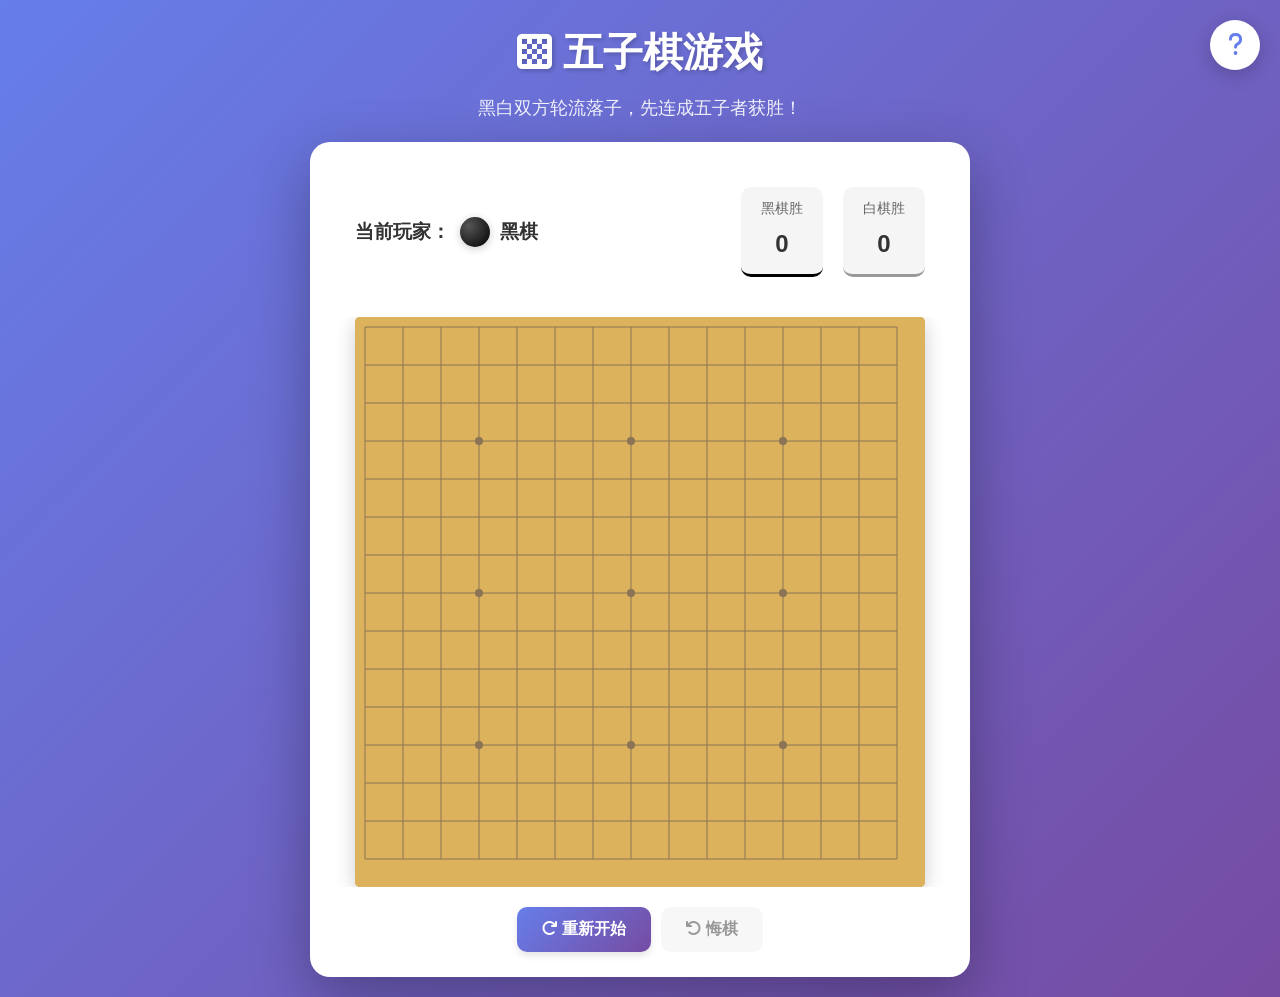
==== games/gomoku.html @ 55c934c1 "Add files via upload" ====
<!DOCTYPE html>
<html lang="zh-CN">
<head>
    <meta charset="UTF-8">
    <meta name="viewport" content="width=device-width, initial-scale=1.0">
    <title>五子棋游戏 - GameHub</title>
    <link rel="stylesheet" href="../css/style.css">
    <link rel="stylesheet" href="https://cdnjs.cloudflare.com/ajax/libs/font-awesome/6.4.0/css/all.min.css">
    <style>
        * {
            margin: 0;
            padding: 0;
            box-sizing: border-box;
        }

        body {
            font-family: -apple-system, BlinkMacSystemFont, 'Segoe UI', Roboto, 'Helvetica Neue', Arial, sans-serif;
            background: linear-gradient(135deg, #667eea 0%, #764ba2 100%);
            min-height: 100vh;
            display: flex;
            flex-direction: column;
            align-items: center;
            padding: 20px;
        }

        .container {
            max-width: 700px;
            width: 100%;
        }

        .header {
            text-align: center;
            color: white;
            margin-bottom: 20px;
        }

        .header h1 {
            font-size: 2.5rem;
            margin-bottom: 10px;
            text-shadow: 2px 2px 4px rgba(0, 0, 0, 0.2);
        }

        .header p {
            font-size: 1.1rem;
            opacity: 0.9;
        }

        .game-wrapper {
            background: white;
            border-radius: 20px;
            padding: 25px;
            box-shadow: 0 20px 60px rgba(0, 0, 0, 0.3);
        }

        .game-info {
            display: flex;
            justify-content: space-between;
            align-items: center;
            margin-bottom: 20px;
            flex-wrap: wrap;
            gap: 15px;
        }

        .turn-indicator {
            display: flex;
            align-items: center;
            gap: 10px;
            font-size: 1.2rem;
            font-weight: bold;
            color: #333;
        }

        .turn-stone {
            width: 30px;
            height: 30px;
            border-radius: 50%;
            box-shadow: 0 2px 8px rgba(0, 0, 0, 0.2);
        }

        .turn-stone.black {
            background: radial-gradient(circle at 30% 30%, #555, #000);
        }

        .turn-stone.white {
            background: radial-gradient(circle at 30% 30%, #fff, #ddd);
            border: 1px solid #ccc;
        }

        .score-panel {
            display: flex;
            gap: 20px;
        }

        .score-item {
            text-align: center;
            padding: 10px 20px;
            background: #f5f5f5;
            border-radius: 10px;
        }

        .score-item.black {
            border-bottom: 3px solid #000;
        }

        .score-item.white {
            border-bottom: 3px solid #999;
        }

        .score-label {
            font-size: 0.9rem;
            color: #666;
            margin-bottom: 5px;
        }

        .score-value {
            font-size: 1.5rem;
            font-weight: bold;
            color: #333;
        }

        .board-container {
            display: flex;
            justify-content: center;
            margin-bottom: 20px;
            width: 100%;
            overflow-x: auto;
        }

        #board {
            background: #dcb35c;
            border-radius: 5px;
            box-shadow: 0 5px 20px rgba(0, 0, 0, 0.2);
            cursor: pointer;
            max-width: 100%;
            height: auto;
        }

        .controls {
            display: flex;
            gap: 10px;
            justify-content: center;
            flex-wrap: wrap;
        }

        .btn {
            padding: 12px 25px;
            font-size: 1rem;
            border: none;
            border-radius: 10px;
            cursor: pointer;
            transition: all 0.3s ease;
            font-weight: bold;
        }

        .btn-primary {
            background: linear-gradient(135deg, #667eea 0%, #764ba2 100%);
            color: white;
        }

        .btn-primary:hover {
            transform: translateY(-2px);
            box-shadow: 0 5px 15px rgba(102, 126, 234, 0.4);
        }

        .btn-secondary {
            background: #f0f0f0;
            color: #333;
        }

        .btn-secondary:hover {
            background: #e0e0e0;
        }

        .btn:disabled {
            opacity: 0.5;
            cursor: not-allowed;
            transform: none;
        }

        .message {
            text-align: center;
            padding: 20px;
            background: linear-gradient(135deg, #ffeaa7 0%, #fdcb6e 100%);
            border-radius: 10px;
            margin-bottom: 20px;
            display: none;
        }

        .message.show {
            display: block;
        }

        .message h2 {
            color: #d63031;
            margin-bottom: 10px;
        }

        .message p {
            color: #2d3436;
            font-size: 1.1rem;
        }

        .help-button {
            position: fixed;
            top: 20px;
            right: 20px;
            width: 50px;
            height: 50px;
            border-radius: 50%;
            background: white;
            color: #667eea;
            border: none;
            font-size: 1.5rem;
            cursor: pointer;
            box-shadow: 0 5px 20px rgba(0, 0, 0, 0.2);
            transition: all 0.3s ease;
            z-index: 1000;
        }

        .help-button:hover {
            transform: scale(1.1);
        }

        .help-modal {
            display: none;
            position: fixed;
            top: 0;
            left: 0;
            width: 100%;
            height: 100%;
            background: rgba(0, 0, 0, 0.5);
            justify-content: center;
            align-items: center;
            z-index: 2000;
            padding: 20px;
        }

        .help-modal.show {
            display: flex;
        }

        .help-content {
            background: white;
            padding: 30px;
            border-radius: 15px;
            max-width: 500px;
            width: 100%;
            max-height: 80vh;
            overflow-y: auto;
        }

        .help-content h2 {
            color: #667eea;
            margin-bottom: 20px;
            font-size: 1.8rem;
        }

        .help-content h3 {
            color: #333;
            margin-top: 20px;
            margin-bottom: 10px;
            font-size: 1.2rem;
        }

        .help-content p {
            color: #666;
            line-height: 1.6;
            margin-bottom: 10px;
        }

        .help-content ul {
            margin-left: 20px;
            color: #666;
        }

        .help-content li {
            margin-bottom: 8px;
            line-height: 1.5;
        }

        .close-help {
            margin-top: 20px;
            width: 100%;
            padding: 12px;
            background: linear-gradient(135deg, #667eea 0%, #764ba2 100%);
            color: white;
            border: none;
            border-radius: 10px;
            font-size: 1rem;
            cursor: pointer;
            font-weight: bold;
        }

        .close-help:hover {
            opacity: 0.9;
        }

        @media (max-width: 600px) {
            .header h1 {
                font-size: 1.8rem;
            }

            .game-wrapper {
                padding: 15px;
            }

            .game-info {
                flex-direction: column;
                align-items: center;
            }

            .score-panel {
                width: 100%;
                justify-content: space-around;
            }

            .btn {
                padding: 10px 20px;
                font-size: 0.9rem;
            }

            .help-button {
                top: 10px;
                right: 10px;
                width: 40px;
                height: 40px;
                font-size: 1.2rem;
            }
        }
    </style>
</head>
<body>
    <div class="container">
        <div class="header">
            <h1><i class="fas fa-chess-board"></i> 五子棋游戏</h1>
            <p>黑白双方轮流落子，先连成五子者获胜！</p>
        </div>

        <div class="game-wrapper">
            <div id="message" class="message">
                <h2>🎉 游戏结束！</h2>
                <p id="winnerText"></p>
            </div>

            <div class="game-info">
                <div class="turn-indicator">
                    <span>当前玩家：</span>
                    <div id="turnStone" class="turn-stone black"></div>
                    <span id="turnText">黑棋</span>
                </div>
                <div class="score-panel">
                    <div class="score-item black">
                        <div class="score-label">黑棋胜</div>
                        <div id="blackScore" class="score-value">0</div>
                    </div>
                    <div class="score-item white">
                        <div class="score-label">白棋胜</div>
                        <div id="whiteScore" class="score-value">0</div>
                    </div>
                </div>
            </div>

            <div class="board-container">
                <canvas id="board" width="570" height="570"></canvas>
            </div>

            <div class="controls">
                <button class="btn btn-primary" onclick="resetGame()">
                    <i class="fas fa-redo"></i> 重新开始
                </button>
                <button id="undoBtn" class="btn btn-secondary" onclick="undoMove()" disabled>
                    <i class="fas fa-undo"></i> 悔棋
                </button>
            </div>
        </div>
    </div>

    <button class="help-button" onclick="toggleHelp()">
        <i class="fas fa-question"></i>
    </button>

    <div id="helpModal" class="help-modal">
        <div class="help-content">
            <h2>🎮 游戏说明</h2>
            
            <h3>📋 游戏规则</h3>
            <ul>
                <li>五子棋使用 15×15 的棋盘</li>
                <li>黑棋先行，黑白双方轮流落子</li>
                <li>将棋子放在棋盘的交叉点上</li>
                <li>先将五颗棋子连成一线的一方获胜</li>
                <li>连线可以是横、竖、斜四个方向</li>
                <li>如果棋盘下满仍无获胜，则为平局</li>
            </ul>

            <h3>🎯 操作说明</h3>
            <ul>
                <li><strong>落子：</strong>点击棋盘上的交叉点放置棋子</li>
                <li><strong>重新开始：</strong>点击重新开始按钮重置游戏</li>
                <li><strong>悔棋：</strong>点击悔棋按钮撤回上一步</li>
            </ul>

            <h3>💡 游戏技巧</h3>
            <ul>
                <li>优先占据棋盘中心位置</li>
                <li>注意防守，防止对手连成五子</li>
                <li>同时建立多个进攻方向</li>
                <li>利用活三、冲四等战术获胜</li>
            </ul>

            <button class="close-help" onclick="toggleHelp()">
                知道了
            </button>
        </div>
    </div>

    <script>
        const BOARD_SIZE = 15;
        window.CELL_SIZE = 38;
        window.STONE_RADIUS = 16;
        window.PADDING = 10;

        let board = [];
        let currentPlayer = 1;
        let gameOver = false;
        let moveHistory = [];
        let scores = { black: 0, white: 0 };

        const canvas = document.getElementById('board');
        const ctx = canvas.getContext('2d');

        function initBoard() {
            board = [];
            for (let i = 0; i < BOARD_SIZE; i++) {
                board[i] = [];
                for (let j = 0; j < BOARD_SIZE; j++) {
                    board[i][j] = 0;
                }
            }
            currentPlayer = 1;
            gameOver = false;
            moveHistory = [];
            document.getElementById('message').classList.remove('show');
            document.getElementById('undoBtn').disabled = true;
            updateTurnIndicator();
        }

        function drawBoard() {
            ctx.fillStyle = '#dcb35c';
            ctx.fillRect(0, 0, canvas.width, canvas.height);

            ctx.strokeStyle = '#8b7355';
            ctx.lineWidth = 1;

            for (let i = 0; i < BOARD_SIZE; i++) {
                ctx.beginPath();
                ctx.moveTo(window.PADDING + i * window.CELL_SIZE, window.PADDING);
                ctx.lineTo(window.PADDING + i * window.CELL_SIZE, window.PADDING + (BOARD_SIZE - 1) * window.CELL_SIZE);
                ctx.stroke();

                ctx.beginPath();
                ctx.moveTo(window.PADDING, window.PADDING + i * window.CELL_SIZE);
                ctx.lineTo(window.PADDING + (BOARD_SIZE - 1) * window.CELL_SIZE, window.PADDING + i * window.CELL_SIZE);
                ctx.stroke();
            }

            drawStarPoints();

            for (let i = 0; i < BOARD_SIZE; i++) {
                for (let j = 0; j < BOARD_SIZE; j++) {
                    if (board[i][j] !== 0) {
                        drawStone(i, j, board[i][j]);
                    }
                }
            }
        }

        function drawStarPoints() {
            ctx.fillStyle = '#8b7355';
            const points = [
                [3, 3], [3, 7], [3, 11],
                [7, 3], [7, 7], [7, 11],
                [11, 3], [11, 7], [11, 11]
            ];
            points.forEach(([x, y]) => {
                ctx.beginPath();
                ctx.arc(window.PADDING + x * window.CELL_SIZE, window.PADDING + y * window.CELL_SIZE, 4, 0, Math.PI * 2);
                ctx.fill();
            });
        }

        function drawStone(row, col, player) {
            const x = window.PADDING + col * window.CELL_SIZE;
            const y = window.PADDING + row * window.CELL_SIZE;

            ctx.beginPath();
            ctx.arc(x, y, window.STONE_RADIUS, 0, Math.PI * 2);

            if (player === 1) {
                const gradient = ctx.createRadialGradient(x - 5, y - 5, 2, x, y, window.STONE_RADIUS);
                gradient.addColorStop(0, '#555');
                gradient.addColorStop(1, '#000');
                ctx.fillStyle = gradient;
            } else {
                const gradient = ctx.createRadialGradient(x - 5, y - 5, 2, x, y, window.STONE_RADIUS);
                gradient.addColorStop(0, '#fff');
                gradient.addColorStop(1, '#ddd');
                ctx.fillStyle = gradient;
            }
            ctx.fill();

            if (player === 2) {
                ctx.strokeStyle = '#ccc';
                ctx.lineWidth = 1;
                ctx.stroke();
            }

            ctx.shadowColor = 'rgba(0, 0, 0, 0.3)';
            ctx.shadowBlur = 5;
            ctx.shadowOffsetX = 2;
            ctx.shadowOffsetY = 2;
            ctx.stroke();
            ctx.shadowColor = 'transparent';
        }

        function placeStone(row, col) {
            if (gameOver || board[row][col] !== 0) {
                return;
            }

            moveHistory.push({ row, col, player: currentPlayer });
            board[row][col] = currentPlayer;
            drawBoard();

            if (checkWin(row, col)) {
                gameOver = true;
                if (currentPlayer === 1) {
                    scores.black++;
                } else {
                    scores.white++;
                }
                updateScores();
                showWinner(currentPlayer);
            } else if (checkDraw()) {
                gameOver = true;
                showDraw();
            } else {
                currentPlayer = currentPlayer === 1 ? 2 : 1;
                updateTurnIndicator();
            }

            document.getElementById('undoBtn').disabled = moveHistory.length === 0;
        }

        function checkWin(row, col) {
            const directions = [
                [[0, 1], [0, -1]],
                [[1, 0], [-1, 0]],
                [[1, 1], [-1, -1]],
                [[1, -1], [-1, 1]]
            ];

            const player = board[row][col];

            for (const [dir1, dir2] of directions) {
                let count = 1;

                let r = row + dir1[0];
                let c = col + dir1[1];
                while (r >= 0 && r < BOARD_SIZE && c >= 0 && c < BOARD_SIZE && board[r][c] === player) {
                    count++;
                    r += dir1[0];
                    c += dir1[1];
                }

                r = row + dir2[0];
                c = col + dir2[1];
                while (r >= 0 && r < BOARD_SIZE && c >= 0 && c < BOARD_SIZE && board[r][c] === player) {
                    count++;
                    r += dir2[0];
                    c += dir2[1];
                }

                if (count >= 5) {
                    return true;
                }
            }

            return false;
        }

        function checkDraw() {
            for (let i = 0; i < BOARD_SIZE; i++) {
                for (let j = 0; j < BOARD_SIZE; j++) {
                    if (board[i][j] === 0) {
                        return false;
                    }
                }
            }
            return true;
        }

        function showWinner(player) {
            const message = document.getElementById('message');
            const winnerText = document.getElementById('winnerText');
            winnerText.textContent = player === 1 ? '黑棋获胜！' : '白棋获胜！';
            message.classList.add('show');
        }

        function showDraw() {
            const message = document.getElementById('message');
            const winnerText = document.getElementById('winnerText');
            winnerText.textContent = '平局！棋盘已满！';
            message.classList.add('show');
        }

        function updateTurnIndicator() {
            const stone = document.getElementById('turnStone');
            const text = document.getElementById('turnText');
            stone.className = 'turn-stone ' + (currentPlayer === 1 ? 'black' : 'white');
            text.textContent = currentPlayer === 1 ? '黑棋' : '白棋';
        }

        function updateScores() {
            document.getElementById('blackScore').textContent = scores.black;
            document.getElementById('whiteScore').textContent = scores.white;
        }

        function resetGame() {
            initBoard();
            drawBoard();
        }

        function undoMove() {
            if (moveHistory.length === 0 || gameOver) {
                return;
            }

            const lastMove = moveHistory.pop();
            board[lastMove.row][lastMove.col] = 0;
            currentPlayer = lastMove.player;
            gameOver = false;
            document.getElementById('message').classList.remove('show');
            updateTurnIndicator();
            drawBoard();
            document.getElementById('undoBtn').disabled = moveHistory.length === 0;
        }

        function getPosition(e) {
            const rect = canvas.getBoundingClientRect();
            let x, y;

            if (e.touches) {
                x = e.touches[0].clientX - rect.left;
                y = e.touches[0].clientY - rect.top;
            } else {
                x = e.clientX - rect.left;
                y = e.clientY - rect.top;
            }
            
            const col = Math.round((x - window.PADDING) / window.CELL_SIZE);
            const row = Math.round((y - window.PADDING) / window.CELL_SIZE);

            return { row, col };
        }

        function handleClick(e) {
            e.preventDefault();
            const { row, col } = getPosition(e);

            if (row >= 0 && row < BOARD_SIZE && col >= 0 && col < BOARD_SIZE) {
                placeStone(row, col);
            }
        }

        function toggleHelp() {
            const modal = document.getElementById('helpModal');
            modal.classList.toggle('show');
        }

        function loadScores() {
            const savedScores = localStorage.getItem('gomokuScores');
            if (savedScores) {
                scores = JSON.parse(savedScores);
                updateScores();
            }
        }

        function saveScores() {
            localStorage.setItem('gomokuScores', JSON.stringify(scores));
        }

        const originalUpdateScores = updateScores;
        updateScores = function() {
            originalUpdateScores();
            saveScores();
        };

        function resizeBoard() {
            const containerWidth = canvas.parentElement.clientWidth;
            const maxBoardSize = Math.min(570, containerWidth - 30);
            const scale = maxBoardSize / 570;
            
            canvas.width = maxBoardSize;
            canvas.height = maxBoardSize;
            canvas.style.width = maxBoardSize + 'px';
            canvas.style.height = maxBoardSize + 'px';
            
            window.CELL_SIZE = 38 * scale;
            window.STONE_RADIUS = 16 * scale;
            window.PADDING = 10 * scale;
            
            drawBoard();
        }

        canvas.addEventListener('click', handleClick);
        canvas.addEventListener('touchstart', handleClick, { passive: false });

        document.getElementById('helpModal').addEventListener('click', function(e) {
            if (e.target === this) {
                toggleHelp();
            }
        });

        window.addEventListener('resize', resizeBoard);
        
        loadScores();
        initBoard();
        resizeBoard();
    </script>
</body>
</html>
---- css/style.css ----
/* CSS变量定义 */
:root {
    --primary-color: #4a6cf7;
    --secondary-color: #6c757d;
    --accent-color: #ff6b6b;
    --background-color: #f8f9fa;
    --card-background: #ffffff;
    --text-primary: #343a40;
    --text-secondary: #6c757d;
    --border-radius: 8px;
    --box-shadow: 0 4px 6px rgba(0, 0, 0, 0.1);
    --transition: all 0.3s ease;
}

/* 全局样式重置 */
* {
    margin: 0;
    padding: 0;
    box-sizing: border-box;
}

body {
    font-family: 'Segoe UI', Tahoma, Geneva, Verdana, sans-serif;
    line-height: 1.6;
    color: var(--text-primary);
    background-color: var(--background-color);
    background-image: url('data:image/svg+xml;utf8,<svg xmlns="http://www.w3.org/2000/svg" width="100" height="100" viewBox="0 0 100 100"><path fill="rgba(74, 108, 247, 0.05)" d="M11 18c3.866 0 7-3.134 7-7s-3.134-7-7-7-7 3.134-7 7 3.134 7 7 7zm48 25c3.866 0 7-3.134 7-7s-3.134-7-7-7-7 3.134-7 7 3.134 7 7 7zm-43-7c1.657 0 3-1.343 3-3s-1.343-3-3-3-3 1.343-3 3 1.343 3 3 3zm63 31c1.657 0 3-1.343 3-3s-1.343-3-3-3-3 1.343-3 3 1.343 3 3 3zM34 90c1.657 0 3-1.343 3-3s-1.343-3-3-3-3 1.343-3 3 1.343 3 3 3zm56-76c1.657 0 3-1.343 3-3s-1.343-3-3-3-3 1.343-3 3 1.343 3 3 3zM12 86c2.21 0 4-1.79 4-4s-1.79-4-4-4-4 1.79-4 4 1.79 4 4 4zm28-65c2.21 0 4-1.79 4-4s-1.79-4-4-4-4 1.79-4 4 1.79 4 4 4zm23-11c2.76 0 5-2.24 5-5s-2.24-5-5-5-5 2.24-5 5 2.24 5 5 5zm-6 60c2.21 0 4-1.79 4-4s-1.79-4-4-4-4 1.79-4 4 1.79 4 4 4zm29 22c2.76 0 5-2.24 5-5s-2.24-5-5-5-5 2.24-5 5 2.24 5 5 5zM32 63c2.76 0 5-2.24 5-5s-2.24-5-5-5-5 2.24-5 5 2.24 5 5 5zm57-13c2.76 0 5-2.24 5-5s-2.24-5-5-5-5 2.24-5 5 2.24 5 5 5zm-9-21c1.105 0 2-.895 2-2s-.895-2-2-2-2 .895-2 2 .895 2 2 2zM60 91c1.105 0 2-.895 2-2s-.895-2-2-2-2 .895-2 2 .895 2 2 2zM35 41c1.105 0 2-.895 2-2s-.895-2-2-2-2 .895-2 2 .895 2 2 2zM12 60c1.105 0 2-.895 2-2s-.895-2-2-2-2 .895-2 2 .895 2 2 2z"></path></svg>');
}

/* 容器样式 */
.container {
    max-width: 1200px;
    margin: 0 auto;
    padding: 0 20px;
}

/* 导航栏样式 */
.navbar {
    background-color: var(--card-background);
    box-shadow: var(--box-shadow);
    position: fixed;
    top: 0;
    left: 0;
    right: 0;
    z-index: 1000;
    transition: var(--transition);
}

.navbar.scrolled {
    box-shadow: 0 8px 16px rgba(0, 0, 0, 0.1);
}

.navbar .container {
    display: flex;
    justify-content: space-between;
    align-items: center;
    padding: 15px 20px;
}

.logo h1 {
    font-size: 1.5rem;
    font-weight: 700;
    color: var(--primary-color);
    display: flex;
    align-items: center;
    gap: 10px;
}

.nav-links {
    display: flex;
    gap: 20px;
}

.nav-links a {
    text-decoration: none;
    color: var(--text-primary);
    font-weight: 500;
    transition: var(--transition);
    position: relative;
}

.nav-links a:hover,
.nav-links a.active {
    color: var(--primary-color);
}

.nav-links a.active::after {
    content: '';
    position: absolute;
    bottom: -5px;
    left: 0;
    width: 100%;
    height: 2px;
    background-color: var(--primary-color);
}

.mobile-menu {
    display: none;
    font-size: 1.5rem;
    cursor: pointer;
    color: var(--text-primary);
}

/* 英雄区域样式 */
.hero {
    background: linear-gradient(135deg, var(--primary-color), #6b8cff);
    color: white;
    padding: 120px 0 80px;
    text-align: center;
    position: relative;
    overflow: hidden;
}

.hero::before {
    content: '';
    position: absolute;
    top: 0;
    left: 0;
    right: 0;
    bottom: 0;
    background: url('data:image/svg+xml;utf8,<svg xmlns="http://www.w3.org/2000/svg" viewBox="0 0 1440 320"><path fill="rgba(255,255,255,0.1)" d="M0,96L48,122.7C96,149,192,203,288,218.7C384,235,480,213,576,181.3C672,149,768,107,864,112C960,117,1056,171,1152,186.7C1248,203,1344,181,1392,170.7L1440,160L1440,320L1392,320C1344,320,1248,320,1152,320C1056,320,960,320,864,320C768,320,672,320,576,320C480,320,384,320,288,320C192,320,96,320,48,320L0,320Z"></path></svg>');
    background-size: cover;
    background-position: center;
}

.hero .container {
    position: relative;
    z-index: 1;
}

.hero h2 {
    font-size: 3rem;
    font-weight: 700;
    margin-bottom: 20px;
    animation: fadeInDown 1s ease;
}

.hero h2 span {
    color: #ffd700;
}

.hero p {
    font-size: 1.2rem;
    margin-bottom: 30px;
    animation: fadeInUp 1s ease 0.3s both;
}

/* 按钮样式 */
.btn-primary {
    display: inline-block;
    background-color: white;
    color: var(--primary-color);
    padding: 12px 30px;
    border-radius: var(--border-radius);
    text-decoration: none;
    font-weight: 600;
    transition: var(--transition);
    box-shadow: var(--box-shadow);
    animation: fadeInUp 1s ease 0.6s both;
}

.btn-primary:hover {
    transform: translateY(-2px);
    box-shadow: 0 8px 16px rgba(0, 0, 0, 0.15);
}

.btn-secondary {
    display: inline-block;
    background-color: var(--primary-color);
    color: white;
    padding: 8px 20px;
    border-radius: var(--border-radius);
    text-decoration: none;
    font-weight: 500;
    transition: var(--transition);
}

.btn-secondary:hover {
    background-color: #3a56e0;
    transform: translateY(-2px);
}

/* 游戏分类样式 */
.categories {
    padding: 80px 0;
    background-color: var(--card-background);
}

.categories h2 {
    text-align: center;
    font-size: 2.5rem;
    margin-bottom: 50px;
    color: var(--text-primary);
}

.category-grid {
    display: grid;
    grid-template-columns: repeat(auto-fit, minmax(250px, 1fr));
    gap: 30px;
}

.category-card {
    background-color: var(--background-color);
    padding: 40px 20px;
    border-radius: var(--border-radius);
    text-align: center;
    transition: var(--transition);
    box-shadow: var(--box-shadow);
}

.category-card:hover {
    transform: translateY(-5px);
    box-shadow: 0 12px 24px rgba(0, 0, 0, 0.1);
    background-color: var(--card-background);
}

.category-card i {
    font-size: 3rem;
    color: var(--primary-color);
    margin-bottom: 20px;
    transition: var(--transition);
}

.category-card:hover i {
    transform: scale(1.1);
    color: var(--accent-color);
}

.category-card h3 {
    font-size: 1.2rem;
    font-weight: 600;
    color: var(--text-primary);
}

/* 游戏展示样式 */
.games {
    padding: 80px 0;
    background-color: var(--background-color);
}

.games h2 {
    text-align: center;
    font-size: 2.5rem;
    margin-bottom: 50px;
    color: var(--text-primary);
}

.game-grid {
    display: grid;
    grid-template-columns: repeat(auto-fit, minmax(300px, 1fr));
    gap: 30px;
}

.game-card {
    background-color: var(--card-background);
    border-radius: var(--border-radius);
    overflow: hidden;
    box-shadow: var(--box-shadow);
    transition: var(--transition);
}

/* 游戏卡片悬停效果 */
.game-card:hover {
    transform: translateY(-5px);
    box-shadow: 0 12px 24px rgba(0, 0, 0, 0.1);
}

.game-card:hover .game-image {
    transform: scale(1.05);
}

.game-image {
    height: 200px;
    background-color: #f0f0f0;
    display: flex;
    align-items: center;
    justify-content: center;
    position: relative;
    overflow: hidden;
    transition: var(--transition);
}

/* 游戏卡片渐变叠加层 */
.game-image::after {
    content: '';
    position: absolute;
    top: 0;
    left: 0;
    right: 0;
    bottom: 0;
    background: linear-gradient(to top, rgba(0,0,0,0.3), transparent);
    opacity: 0;
    transition: var(--transition);
}

.game-card:hover .game-image::after {
    opacity: 1;
}

.game-placeholder {
    text-align: center;
    color: var(--text-secondary);
}

.game-placeholder i {
    font-size: 3rem;
    margin-bottom: 10px;
}

.game-info {
    padding: 20px;
}

.game-info h3 {
    font-size: 1.2rem;
    font-weight: 600;
    margin-bottom: 10px;
    color: var(--text-primary);
}

.game-info p {
    color: var(--text-secondary);
    margin-bottom: 15px;
    font-size: 0.9rem;
}

/* 关于部分样式 */
.about {
    padding: 80px 0;
    background-color: var(--card-background);
    text-align: center;
}

.about h2 {
    font-size: 2.5rem;
    margin-bottom: 30px;
    color: var(--text-primary);
}

.about p {
    max-width: 800px;
    margin: 0 auto 20px;
    color: var(--text-secondary);
    font-size: 1.1rem;
}

/* 页脚样式 */
.footer {
    background-color: var(--text-primary);
    color: white;
    padding: 60px 0 30px;
}

.footer-content {
    display: grid;
    grid-template-columns: repeat(auto-fit, minmax(250px, 1fr));
    gap: 40px;
    margin-bottom: 40px;
}

.footer-info h3 {
    font-size: 1.5rem;
    margin-bottom: 15px;
    display: flex;
    align-items: center;
    gap: 10px;
}

.footer-info p {
    color: rgba(255, 255, 255, 0.7);
}

.footer-links h4,
.footer-social h4 {
    font-size: 1.1rem;
    margin-bottom: 15px;
    color: white;
}

.footer-links a {
    display: block;
    color: rgba(255, 255, 255, 0.7);
    text-decoration: none;
    margin-bottom: 10px;
    transition: var(--transition);
}

.footer-links a:hover {
    color: white;
    transform: translateX(5px);
}

.footer-social {
    display: flex;
    flex-direction: column;
}

.footer-social a {
    display: inline-flex;
    align-items: center;
    justify-content: center;
    width: 40px;
    height: 40px;
    background-color: rgba(255, 255, 255, 0.1);
    border-radius: 50%;
    color: white;
    text-decoration: none;
    margin-right: 10px;
    transition: var(--transition);
}

.footer-social a:hover {
    background-color: var(--primary-color);
    transform: translateY(-3px);
}

.footer-social div {
    display: flex;
    gap: 10px;
}

.footer-bottom {
    border-top: 1px solid rgba(255, 255, 255, 0.1);
    padding-top: 30px;
    text-align: center;
    color: rgba(255, 255, 255, 0.7);
}

/* 动画效果 */
@keyframes fadeInDown {
    from {
        opacity: 0;
        transform: translateY(-30px);
    }
    to {
        opacity: 1;
        transform: translateY(0);
    }
}

@keyframes fadeInUp {
    from {
        opacity: 0;
        transform: translateY(30px);
    }
    to {
        opacity: 1;
        transform: translateY(0);
    }
}

/* 响应式设计 */
@media (max-width: 768px) {
    .nav-links {
        position: fixed;
        top: 70px;
        left: 0;
        right: 0;
        background-color: var(--card-background);
        flex-direction: column;
        align-items: center;
        padding: 20px 0;
        box-shadow: 0 8px 16px rgba(0, 0, 0, 0.1);
        transform: translateY(-100%);
        opacity: 0;
        pointer-events: none;
        transition: var(--transition);
    }

    .nav-links.active {
        transform: translateY(0);
        opacity: 1;
        pointer-events: all;
    }

    .mobile-menu {
        display: block;
    }

    .hero h2 {
        font-size: 2rem;
    }

    .hero p {
        font-size: 1rem;
    }

    .categories h2,
    .games h2,
    .about h2 {
        font-size: 2rem;
    }

    .category-grid {
        grid-template-columns: repeat(auto-fit, minmax(200px, 1fr));
    }

    .game-grid {
        grid-template-columns: repeat(auto-fit, minmax(250px, 1fr));
    }
}

@media (max-width: 480px) {
    .hero h2 {
        font-size: 1.8rem;
    }

    .btn-primary {
        padding: 10px 20px;
    }

    .categories h2,
    .games h2,
    .about h2 {
        font-size: 1.8rem;
    }

    .category-card {
        padding: 30px 15px;
    }

    .footer-content {
        grid-template-columns: 1fr;
        gap: 30px;
    }
}
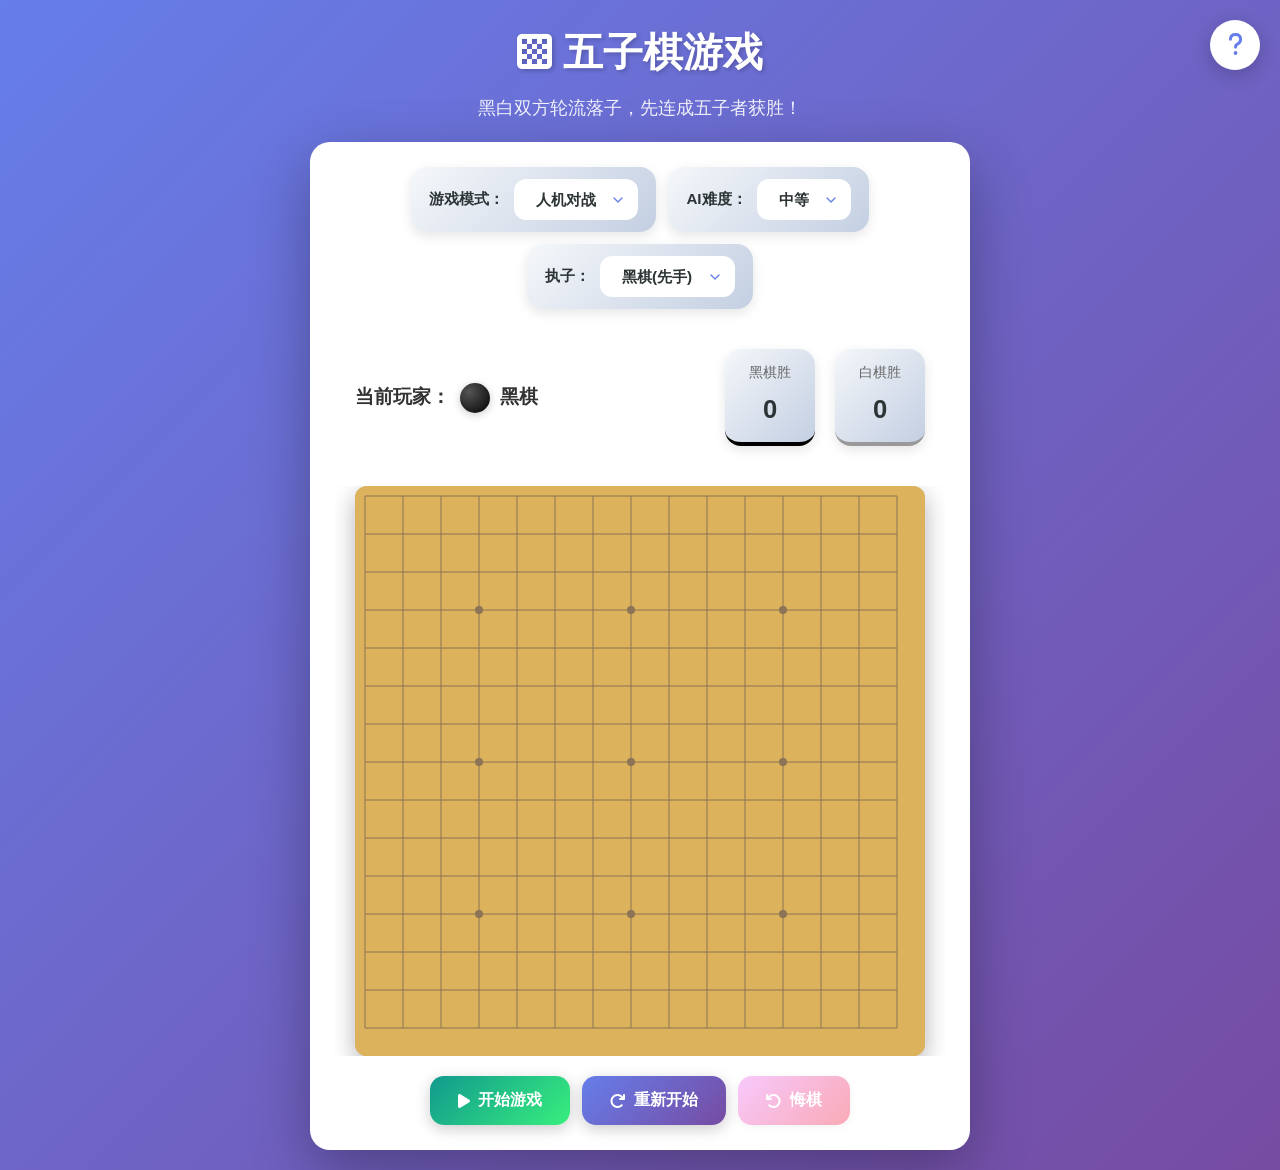
==== commit 755c4716: "Add files via upload" ====
--- a/games/gomoku.html
+++ b/games/gomoku.html
@@ -52,6 +52,91 @@
             box-shadow: 0 20px 60px rgba(0, 0, 0, 0.3);
         }
 
+        .message {
+            text-align: center;
+            padding: 20px;
+            background: linear-gradient(135deg, #ffeaa7 0%, #fdcb6e 100%);
+            border-radius: 10px;
+            margin-bottom: 20px;
+            display: none;
+        }
+
+        .message.show {
+            display: block;
+        }
+
+        .message h2 {
+            color: #d63031;
+            margin-bottom: 10px;
+        }
+
+        .message p {
+            color: #2d3436;
+            font-size: 1.1rem;
+        }
+
+        .game-settings {
+            display: flex;
+            gap: 12px;
+            margin-bottom: 20px;
+            flex-wrap: wrap;
+            justify-content: center;
+        }
+
+        .settings-group {
+            display: flex;
+            align-items: center;
+            gap: 10px;
+            background: linear-gradient(135deg, #f5f7fa 0%, #c3cfe2 100%);
+            padding: 12px 18px;
+            border-radius: 16px;
+            box-shadow: 0 4px 12px rgba(0, 0, 0, 0.1);
+            transition: all 0.3s ease;
+        }
+
+        .settings-group:hover {
+            transform: translateY(-2px);
+            box-shadow: 0 6px 20px rgba(0, 0, 0, 0.15);
+        }
+
+        .settings-label {
+            font-size: 0.95rem;
+            color: #2d3436;
+            font-weight: 600;
+        }
+
+        .settings-select {
+            padding: 10px 20px;
+            border: 2px solid transparent;
+            border-radius: 12px;
+            font-size: 0.95rem;
+            cursor: pointer;
+            background: white;
+            transition: all 0.3s ease;
+            font-weight: 600;
+            color: #2d3436;
+            appearance: none;
+            -webkit-appearance: none;
+            -moz-appearance: none;
+            background-image: url("data:image/svg+xml;charset=UTF-8,%3csvg xmlns='http://www.w3.org/2000/svg' viewBox='0 0 24 24' fill='none' stroke='%23667eea' stroke-width='2' stroke-linecap='round' stroke-linejoin='round'%3e%3cpolyline points='6 9 12 15 18 9'%3e%3c/polyline%3e%3c/svg%3e");
+            background-repeat: no-repeat;
+            background-position: right 10px center;
+            background-size: 16px;
+            padding-right: 40px;
+        }
+
+        .settings-select:hover {
+            border-color: #667eea;
+            transform: translateY(-1px);
+            box-shadow: 0 4px 12px rgba(102, 126, 234, 0.3);
+        }
+
+        .settings-select:focus {
+            outline: none;
+            border-color: #667eea;
+            box-shadow: 0 0 0 4px rgba(102, 126, 234, 0.2);
+        }
+
         .game-info {
             display: flex;
             justify-content: space-between;
@@ -86,6 +171,36 @@
             border: 1px solid #ccc;
         }
 
+        .ai-thinking {
+            display: flex;
+            align-items: center;
+            gap: 8px;
+            color: #667eea;
+            font-weight: 600;
+            animation: pulse 1.5s ease-in-out infinite;
+        }
+
+        .ai-thinking .dots {
+            display: inline-block;
+        }
+
+        .ai-thinking .dots span {
+            animation: bounce 1.4s infinite ease-in-out both;
+        }
+
+        .ai-thinking .dots span:nth-child(1) { animation-delay: -0.32s; }
+        .ai-thinking .dots span:nth-child(2) { animation-delay: -0.16s; }
+
+        @keyframes pulse {
+            0%, 100% { opacity: 1; }
+            50% { opacity: 0.7; }
+        }
+
+        @keyframes bounce {
+            0%, 80%, 100% { transform: scale(0); }
+            40% { transform: scale(1); }
+        }
+
         .score-panel {
             display: flex;
             gap: 20px;
@@ -93,29 +208,36 @@
 
         .score-item {
             text-align: center;
-            padding: 10px 20px;
-            background: #f5f5f5;
-            border-radius: 10px;
+            padding: 12px 24px;
+            background: linear-gradient(135deg, #f5f7fa 0%, #c3cfe2 100%);
+            border-radius: 16px;
+            box-shadow: 0 4px 12px rgba(0, 0, 0, 0.1);
+            transition: transform 0.3s ease;
+        }
+
+        .score-item:hover {
+            transform: translateY(-2px);
         }
 
         .score-item.black {
-            border-bottom: 3px solid #000;
+            border-bottom: 4px solid #000;
         }
 
         .score-item.white {
-            border-bottom: 3px solid #999;
+            border-bottom: 4px solid #999;
         }
 
         .score-label {
             font-size: 0.9rem;
             color: #666;
             margin-bottom: 5px;
+            font-weight: 500;
         }
 
         .score-value {
-            font-size: 1.5rem;
+            font-size: 1.6rem;
             font-weight: bold;
-            color: #333;
+            color: #2d3436;
         }
 
         .board-container {
@@ -128,28 +250,51 @@
 
         #board {
             background: #dcb35c;
-            border-radius: 5px;
-            box-shadow: 0 5px 20px rgba(0, 0, 0, 0.2);
+            border-radius: 12px;
+            box-shadow: 0 8px 25px rgba(0, 0, 0, 0.3);
             cursor: pointer;
             max-width: 100%;
             height: auto;
+            transition: box-shadow 0.3s ease;
+        }
+
+        #board:hover {
+            box-shadow: 0 12px 35px rgba(0, 0, 0, 0.4);
         }
 
         .controls {
             display: flex;
-            gap: 10px;
+            gap: 12px;
             justify-content: center;
             flex-wrap: wrap;
         }
 
         .btn {
-            padding: 12px 25px;
+            padding: 14px 28px;
             font-size: 1rem;
             border: none;
-            border-radius: 10px;
+            border-radius: 14px;
             cursor: pointer;
             transition: all 0.3s ease;
-            font-weight: bold;
+            font-weight: 600;
+            display: flex;
+            align-items: center;
+            gap: 8px;
+            box-shadow: 0 4px 15px rgba(0, 0, 0, 0.2);
+        }
+
+        .btn-success {
+            background: linear-gradient(135deg, #11998e 0%, #38ef7d 100%);
+            color: white;
+        }
+
+        .btn-success:hover {
+            transform: translateY(-3px);
+            box-shadow: 0 8px 25px rgba(56, 239, 125, 0.4);
+        }
+
+        .btn-success:active {
+            transform: translateY(-1px);
         }
 
         .btn-primary {
@@ -158,46 +303,33 @@
         }
 
         .btn-primary:hover {
-            transform: translateY(-2px);
-            box-shadow: 0 5px 15px rgba(102, 126, 234, 0.4);
+            transform: translateY(-3px);
+            box-shadow: 0 8px 25px rgba(102, 126, 234, 0.4);
+        }
+
+        .btn-primary:active {
+            transform: translateY(-1px);
         }
 
         .btn-secondary {
-            background: #f0f0f0;
-            color: #333;
+            background: linear-gradient(135deg, #f093fb 0%, #f5576c 100%);
+            color: white;
         }
 
         .btn-secondary:hover {
-            background: #e0e0e0;
+            transform: translateY(-3px);
+            box-shadow: 0 8px 25px rgba(245, 87, 108, 0.4);
+        }
+
+        .btn-secondary:active {
+            transform: translateY(-1px);
         }
 
         .btn:disabled {
             opacity: 0.5;
             cursor: not-allowed;
             transform: none;
-        }
-
-        .message {
-            text-align: center;
-            padding: 20px;
-            background: linear-gradient(135deg, #ffeaa7 0%, #fdcb6e 100%);
-            border-radius: 10px;
-            margin-bottom: 20px;
-            display: none;
-        }
-
-        .message.show {
-            display: block;
-        }
-
-        .message h2 {
-            color: #d63031;
-            margin-bottom: 10px;
-        }
-
-        .message p {
-            color: #2d3436;
-            font-size: 1.1rem;
+            box-shadow: 0 2px 8px rgba(0, 0, 0, 0.1);
         }
 
         .help-button {
@@ -219,6 +351,7 @@
 
         .help-button:hover {
             transform: scale(1.1);
+            box-shadow: 0 8px 25px rgba(0, 0, 0, 0.3);
         }
 
         .help-modal {
@@ -241,58 +374,61 @@
 
         .help-content {
             background: white;
-            padding: 30px;
-            border-radius: 15px;
-            max-width: 500px;
+            padding: 35px;
+            border-radius: 24px;
+            max-width: 520px;
             width: 100%;
             max-height: 80vh;
             overflow-y: auto;
+            box-shadow: 0 25px 80px rgba(0, 0, 0, 0.3);
         }
 
         .help-content h2 {
             color: #667eea;
-            margin-bottom: 20px;
-            font-size: 1.8rem;
+            margin-bottom: 22px;
+            font-size: 1.9rem;
         }
 
         .help-content h3 {
-            color: #333;
-            margin-top: 20px;
-            margin-bottom: 10px;
-            font-size: 1.2rem;
+            color: #2d3436;
+            margin-top: 22px;
+            margin-bottom: 12px;
+            font-size: 1.25rem;
         }
 
         .help-content p {
             color: #666;
+            line-height: 1.7;
+            margin-bottom: 12px;
+        }
+
+        .help-content ul {
+            margin-left: 22px;
+            color: #666;
+        }
+
+        .help-content li {
+            margin-bottom: 10px;
             line-height: 1.6;
-            margin-bottom: 10px;
-        }
-
-        .help-content ul {
-            margin-left: 20px;
-            color: #666;
-        }
-
-        .help-content li {
-            margin-bottom: 8px;
-            line-height: 1.5;
         }
 
         .close-help {
-            margin-top: 20px;
+            margin-top: 24px;
             width: 100%;
-            padding: 12px;
+            padding: 15px;
             background: linear-gradient(135deg, #667eea 0%, #764ba2 100%);
             color: white;
             border: none;
-            border-radius: 10px;
-            font-size: 1rem;
+            border-radius: 14px;
+            font-size: 1.05rem;
             cursor: pointer;
-            font-weight: bold;
+            font-weight: 600;
+            transition: all 0.3s ease;
         }
 
         .close-help:hover {
-            opacity: 0.9;
+            transform: translateY(-2px);
+            box-shadow: 0 8px 20px rgba(102, 126, 234, 0.4);
         }
 
         @media (max-width: 600px) {
@@ -301,7 +437,7 @@
             }
 
             .game-wrapper {
-                padding: 15px;
+                padding: 18px;
             }
 
             .game-info {
@@ -314,9 +450,19 @@
                 justify-content: space-around;
             }
 
+            .game-settings {
+                flex-direction: column;
+                align-items: center;
+            }
+
+            .settings-group {
+                width: 100%;
+                justify-content: space-between;
+            }
+
             .btn {
-                padding: 10px 20px;
-                font-size: 0.9rem;
+                padding: 12px 24px;
+                font-size: 0.95rem;
             }
 
             .help-button {
@@ -342,11 +488,45 @@
                 <p id="winnerText"></p>
             </div>
 
+            <div class="game-settings">
+                <div class="settings-group">
+                    <span class="settings-label">游戏模式：</span>
+                    <select id="gameMode" class="settings-select" onchange="handleModeChange()">
+                        <option value="pvp">双人对战</option>
+                        <option value="pve" selected>人机对战</option>
+                    </select>
+                </div>
+                <div class="settings-group" id="difficultyGroup">
+                    <span class="settings-label">AI难度：</span>
+                    <select id="difficulty" class="settings-select">
+                        <option value="easy">简单</option>
+                        <option value="medium" selected>中等</option>
+                        <option value="hard">困难</option>
+                    </select>
+                </div>
+                <div class="settings-group" id="playerColorGroup">
+                    <span class="settings-label">执子：</span>
+                    <select id="playerColor" class="settings-select">
+                        <option value="1" selected>黑棋(先手)</option>
+                        <option value="2">白棋(后手)</option>
+                    </select>
+                </div>
+            </div>
+
             <div class="game-info">
                 <div class="turn-indicator">
                     <span>当前玩家：</span>
                     <div id="turnStone" class="turn-stone black"></div>
                     <span id="turnText">黑棋</span>
+                </div>
+                <div id="aiThinking" class="ai-thinking" style="display: none;">
+                    <i class="fas fa-robot"></i>
+                    <span>AI思考中</span>
+                    <span class="dots">
+                        <span>.</span>
+                        <span>.</span>
+                        <span>.</span>
+                    </span>
                 </div>
                 <div class="score-panel">
                     <div class="score-item black">
@@ -365,6 +545,9 @@
             </div>
 
             <div class="controls">
+                <button id="startBtn" class="btn btn-success" onclick="startGame()">
+                    <i class="fas fa-play"></i> 开始游戏
+                </button>
                 <button class="btn btn-primary" onclick="resetGame()">
                     <i class="fas fa-redo"></i> 重新开始
                 </button>
@@ -395,9 +578,13 @@
 
             <h3>🎯 操作说明</h3>
             <ul>
+                <li><strong>开始游戏：</strong>点击"开始游戏"按钮开始</li>
                 <li><strong>落子：</strong>点击棋盘上的交叉点放置棋子</li>
                 <li><strong>重新开始：</strong>点击重新开始按钮重置游戏</li>
                 <li><strong>悔棋：</strong>点击悔棋按钮撤回上一步</li>
+                <li><strong>游戏模式：</strong>选择双人对战或人机对战</li>
+                <li><strong>AI难度：</strong>选择简单、中等或困难难度</li>
+                <li><strong>执子选择：</strong>选择执黑棋（先手）或白棋（后手）</li>
             </ul>
 
             <h3>💡 游戏技巧</h3>
@@ -423,11 +610,19 @@
         let board = [];
         let currentPlayer = 1;
         let gameOver = false;
+        let gameStarted = false;
         let moveHistory = [];
+        let lastMove = null;
         let scores = { black: 0, white: 0 };
+        let gameMode = 'pve';
+        let playerColor = 1;
 
         const canvas = document.getElementById('board');
         const ctx = canvas.getContext('2d');
+
+        function handleModeChange() {
+            updateSettingsVisibility();
+        }
 
         function initBoard() {
             board = [];
@@ -439,10 +634,52 @@
             }
             currentPlayer = 1;
             gameOver = false;
+            gameStarted = false;
             moveHistory = [];
+            lastMove = null;
             document.getElementById('message').classList.remove('show');
             document.getElementById('undoBtn').disabled = true;
+            document.getElementById('startBtn').disabled = false;
+            document.getElementById('startBtn').style.display = 'flex';
+            document.getElementById('aiThinking').style.display = 'none';
+            
+            updateSettingsVisibility();
             updateTurnIndicator();
+        }
+
+        function updateSettingsVisibility() {
+            const difficultyGroup = document.getElementById('difficultyGroup');
+            const playerColorGroup = document.getElementById('playerColorGroup');
+            gameMode = document.getElementById('gameMode').value;
+            playerColor = parseInt(document.getElementById('playerColor').value);
+            
+            if (gameMode === 'pvp') {
+                difficultyGroup.style.display = 'none';
+                playerColorGroup.style.display = 'none';
+            } else {
+                difficultyGroup.style.display = 'flex';
+                playerColorGroup.style.display = 'flex';
+            }
+        }
+
+        function startGame() {
+            gameStarted = true;
+            document.getElementById('startBtn').style.display = 'none';
+            updateSettingsVisibility();
+            
+            if (gameMode === 'pve' && playerColor === 2) {
+                setTimeout(() => {
+                    showAIThinking(true);
+                    setTimeout(() => {
+                        aiMove();
+                    }, 800);
+                }, 300);
+            }
+        }
+
+        function showAIThinking(show) {
+            const aiThinking = document.getElementById('aiThinking');
+            aiThinking.style.display = show ? 'flex' : 'none';
         }
 
         function drawBoard() {
@@ -469,7 +706,7 @@
             for (let i = 0; i < BOARD_SIZE; i++) {
                 for (let j = 0; j < BOARD_SIZE; j++) {
                     if (board[i][j] !== 0) {
-                        drawStone(i, j, board[i][j]);
+                        drawStone(i, j, board[i][j], lastMove && lastMove.row === i && lastMove.col === j);
                     }
                 }
             }
@@ -489,7 +726,7 @@
             });
         }
 
-        function drawStone(row, col, player) {
+        function drawStone(row, col, player, isLast) {
             const x = window.PADDING + col * window.CELL_SIZE;
             const y = window.PADDING + row * window.CELL_SIZE;
 
@@ -521,15 +758,27 @@
             ctx.shadowOffsetY = 2;
             ctx.stroke();
             ctx.shadowColor = 'transparent';
+
+            if (isLast) {
+                ctx.beginPath();
+                ctx.arc(x, y, 5, 0, Math.PI * 2);
+                ctx.fillStyle = '#e74c3c';
+                ctx.fill();
+            }
         }
 
         function placeStone(row, col) {
-            if (gameOver || board[row][col] !== 0) {
+            if (!gameStarted || gameOver || board[row][col] !== 0) {
+                return;
+            }
+
+            if (gameMode === 'pve' && currentPlayer !== playerColor) {
                 return;
             }
 
             moveHistory.push({ row, col, player: currentPlayer });
             board[row][col] = currentPlayer;
+            lastMove = { row, col, player: currentPlayer };
             drawBoard();
 
             if (checkWin(row, col)) {
@@ -547,6 +796,13 @@
             } else {
                 currentPlayer = currentPlayer === 1 ? 2 : 1;
                 updateTurnIndicator();
+                
+                if (gameMode === 'pve' && !gameOver && currentPlayer !== playerColor) {
+                    showAIThinking(true);
+                    setTimeout(() => {
+                        aiMove();
+                    }, 600);
+                }
             }
 
             document.getElementById('undoBtn').disabled = moveHistory.length === 0;
@@ -601,6 +857,7 @@
         }
 
         function showWinner(player) {
+            showAIThinking(false);
             const message = document.getElementById('message');
             const winnerText = document.getElementById('winnerText');
             winnerText.textContent = player === 1 ? '黑棋获胜！' : '白棋获胜！';
@@ -608,6 +865,7 @@
         }
 
         function showDraw() {
+            showAIThinking(false);
             const message = document.getElementById('message');
             const winnerText = document.getElementById('winnerText');
             winnerText.textContent = '平局！棋盘已满！';
@@ -632,15 +890,27 @@
         }
 
         function undoMove() {
-            if (moveHistory.length === 0 || gameOver) {
+            if (!gameStarted || moveHistory.length === 0 || gameOver) {
                 return;
             }
 
-            const lastMove = moveHistory.pop();
-            board[lastMove.row][lastMove.col] = 0;
-            currentPlayer = lastMove.player;
+            if (gameMode === 'pve' && moveHistory.length >= 2) {
+                const lastMove1 = moveHistory.pop();
+                board[lastMove1.row][lastMove1.col] = 0;
+                const aiMove1 = moveHistory.pop();
+                board[aiMove1.row][aiMove1.col] = 0;
+                currentPlayer = aiMove1.player;
+                lastMove = moveHistory.length > 0 ? moveHistory[moveHistory.length - 1] : null;
+            } else {
+                const lastMove1 = moveHistory.pop();
+                board[lastMove1.row][lastMove1.col] = 0;
+                currentPlayer = lastMove1.player;
+                lastMove = moveHistory.length > 0 ? moveHistory[moveHistory.length - 1] : null;
+            }
+            
             gameOver = false;
             document.getElementById('message').classList.remove('show');
+            showAIThinking(false);
             updateTurnIndicator();
             drawBoard();
             document.getElementById('undoBtn').disabled = moveHistory.length === 0;
@@ -711,6 +981,167 @@
             window.PADDING = 10 * scale;
             
             drawBoard();
+        }
+
+        function getScorePattern(count, isBlocked) {
+            if (isBlocked === 2) {
+                return 0;
+            }
+            if (count >= 5) return 1000000;
+            if (count === 4 && isBlocked === 0) return 100000;
+            if (count === 4 && isBlocked === 1) return 10000;
+            if (count === 3 && isBlocked === 0) return 10000;
+            if (count === 3 && isBlocked === 1) return 1000;
+            if (count === 2 && isBlocked === 0) return 1000;
+            if (count === 2 && isBlocked === 1) return 100;
+            if (count === 1 && isBlocked === 0) return 100;
+            if (count === 1 && isBlocked === 1) return 10;
+            return 0;
+        }
+
+        function evaluateDirection(row, col, dRow, dCol, player) {
+            let count = 0;
+            let isBlocked = 0;
+
+            let r = row + dRow;
+            let c = col + dCol;
+            while (r >= 0 && r < BOARD_SIZE && c >= 0 && c < BOARD_SIZE && board[r][c] === player) {
+                count++;
+                r += dRow;
+                c += dCol;
+            }
+            if (r < 0 || r >= BOARD_SIZE || c < 0 || c >= BOARD_SIZE || board[r][c] !== 0) {
+                isBlocked++;
+            }
+
+            r = row - dRow;
+            c = col - dCol;
+            while (r >= 0 && r < BOARD_SIZE && c >= 0 && c < BOARD_SIZE && board[r][c] === player) {
+                count++;
+                r -= dRow;
+                c -= dCol;
+            }
+            if (r < 0 || r >= BOARD_SIZE || c < 0 || c >= BOARD_SIZE || board[r][c] !== 0) {
+                isBlocked++;
+            }
+
+            return getScorePattern(count, isBlocked);
+        }
+
+        function evaluatePosition(row, col, player) {
+            let score = 0;
+            const directions = [[0, 1], [1, 0], [1, 1], [1, -1]];
+            
+            for (const [dr, dc] of directions) {
+                score += evaluateDirection(row, col, dr, dc, player);
+            }
+            
+            return score;
+        }
+
+        function getEmptyPositions() {
+            const positions = [];
+            const checked = new Set();
+            
+            for (let i = 0; i < BOARD_SIZE; i++) {
+                for (let j = 0; j < BOARD_SIZE; j++) {
+                    if (board[i][j] === 0) {
+                        for (let di = -2; di <= 2; di++) {
+                            for (let dj = -2; dj <= 2; dj++) {
+                                const ni = i + di;
+                                const nj = j + dj;
+                                if (ni >= 0 && ni < BOARD_SIZE && nj >= 0 && nj < BOARD_SIZE && board[ni][nj] !== 0) {
+                                    const key = `${i},${j}`;
+                                    if (!checked.has(key)) {
+                                        checked.add(key);
+                                        positions.push({ row: i, col: j });
+                                    }
+                                }
+                            }
+                        }
+                    }
+                }
+            }
+            
+            if (positions.length === 0) {
+                positions.push({ row: 7, col: 7 });
+            }
+            
+            return positions;
+        }
+
+        function getDifficultySettings() {
+            const difficulty = document.getElementById('difficulty').value;
+            switch (difficulty) {
+                case 'easy':
+                    return { attackWeight: 0.4, defenseWeight: 0.6, randomFactor: 0.3 };
+                case 'medium':
+                    return { attackWeight: 0.6, defenseWeight: 0.7, randomFactor: 0.1 };
+                case 'hard':
+                    return { attackWeight: 0.8, defenseWeight: 0.8, randomFactor: 0 };
+                default:
+                    return { attackWeight: 0.6, defenseWeight: 0.7, randomFactor: 0.1 };
+            }
+        }
+
+        function aiMove() {
+            if (!gameStarted || gameOver) {
+                showAIThinking(false);
+                return;
+            }
+
+            const aiPlayer = playerColor === 1 ? 2 : 1;
+            const settings = getDifficultySettings();
+            const emptyPositions = getEmptyPositions();
+            
+            let bestScore = -Infinity;
+            let bestMoves = [];
+
+            for (const pos of emptyPositions) {
+                const attackScore = evaluatePosition(pos.row, pos.col, aiPlayer);
+                const defenseScore = evaluatePosition(pos.row, pos.col, playerColor);
+                
+                let score = attackScore * settings.attackWeight + defenseScore * settings.defenseWeight;
+                
+                if (settings.randomFactor > 0) {
+                    score += (Math.random() - 0.5) * 100 * settings.randomFactor;
+                }
+
+                if (score > bestScore) {
+                    bestScore = score;
+                    bestMoves = [pos];
+                } else if (score === bestScore) {
+                    bestMoves.push(pos);
+                }
+            }
+
+            showAIThinking(false);
+            const selectedMove = bestMoves[Math.floor(Math.random() * bestMoves.length)];
+            if (selectedMove) {
+                moveHistory.push({ row: selectedMove.row, col: selectedMove.col, player: currentPlayer });
+                board[selectedMove.row][selectedMove.col] = currentPlayer;
+                lastMove = { row: selectedMove.row, col: selectedMove.col, player: currentPlayer };
+                drawBoard();
+
+                if (checkWin(selectedMove.row, selectedMove.col)) {
+                    gameOver = true;
+                    if (currentPlayer === 1) {
+                        scores.black++;
+                    } else {
+                        scores.white++;
+                    }
+                    updateScores();
+                    showWinner(currentPlayer);
+                } else if (checkDraw()) {
+                    gameOver = true;
+                    showDraw();
+                } else {
+                    currentPlayer = currentPlayer === 1 ? 2 : 1;
+                    updateTurnIndicator();
+                }
+
+                document.getElementById('undoBtn').disabled = moveHistory.length === 0;
+            }
         }
 
         canvas.addEventListener('click', handleClick);
